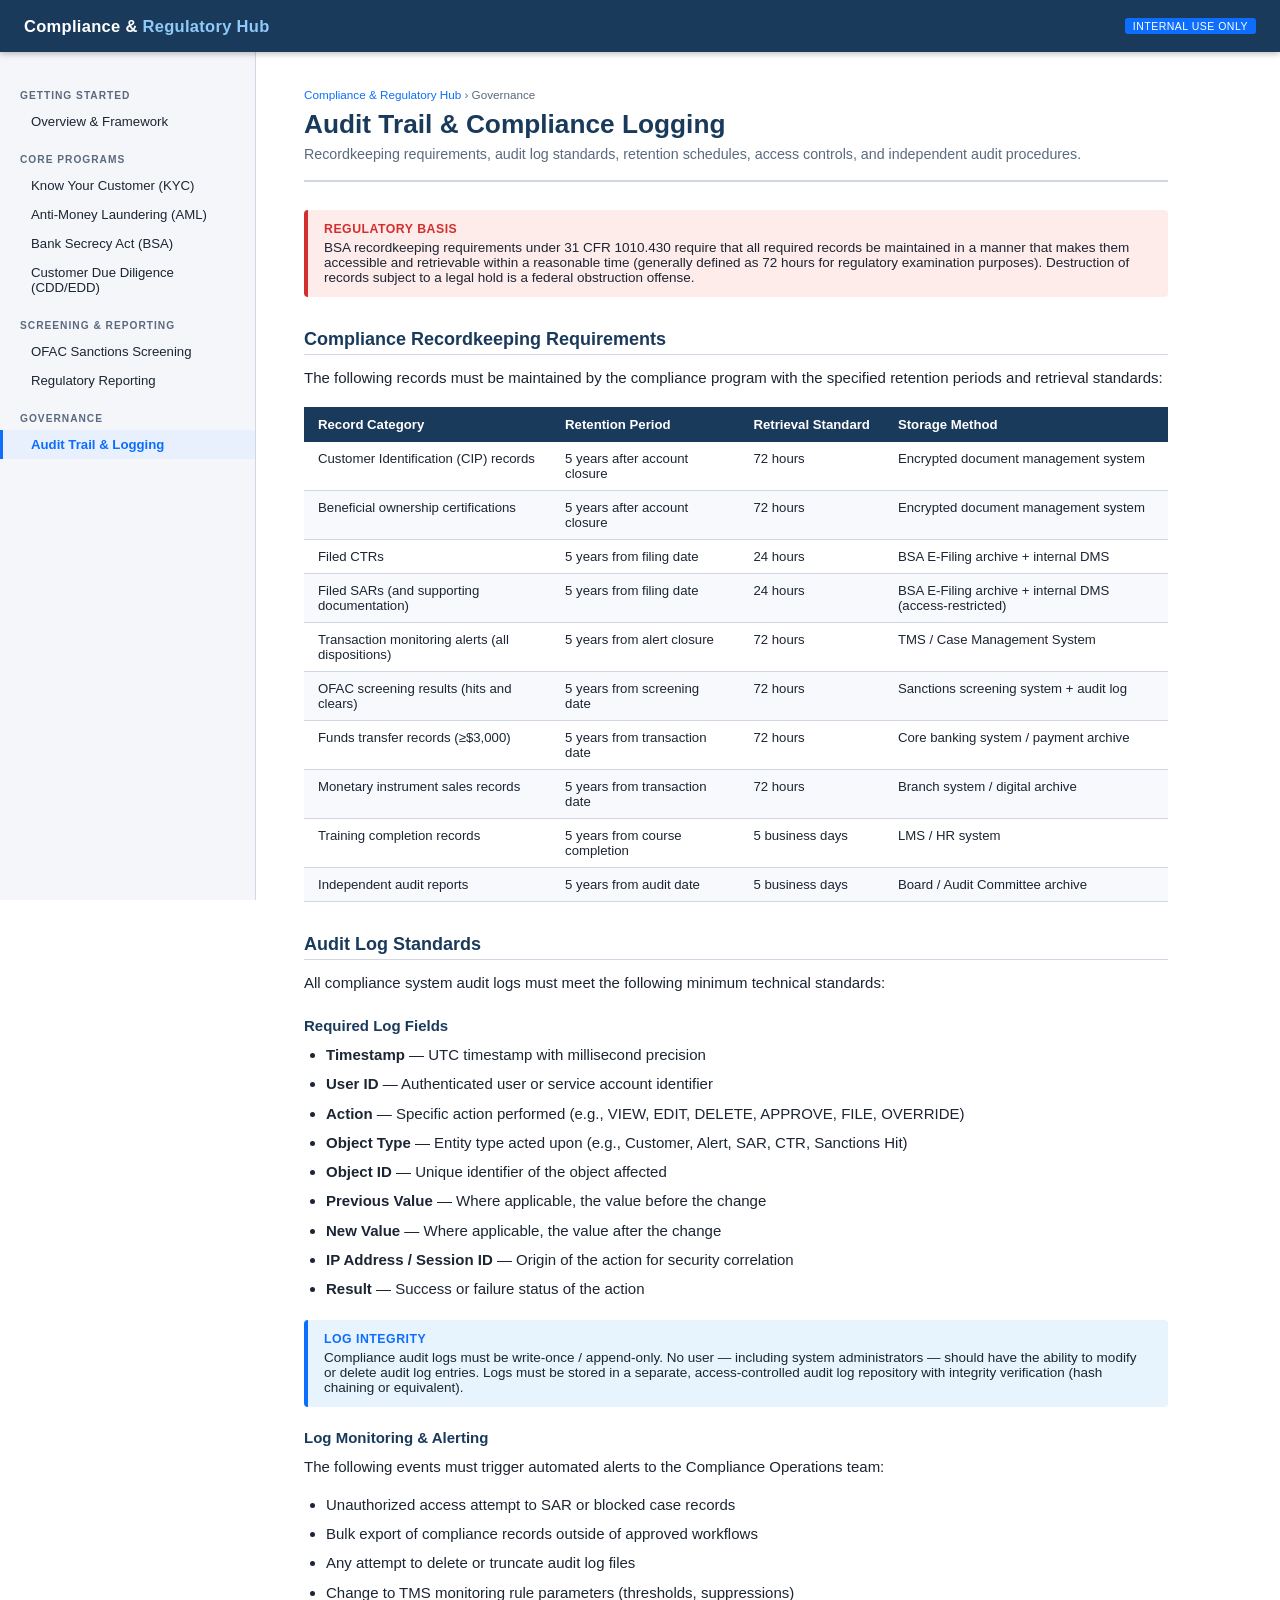
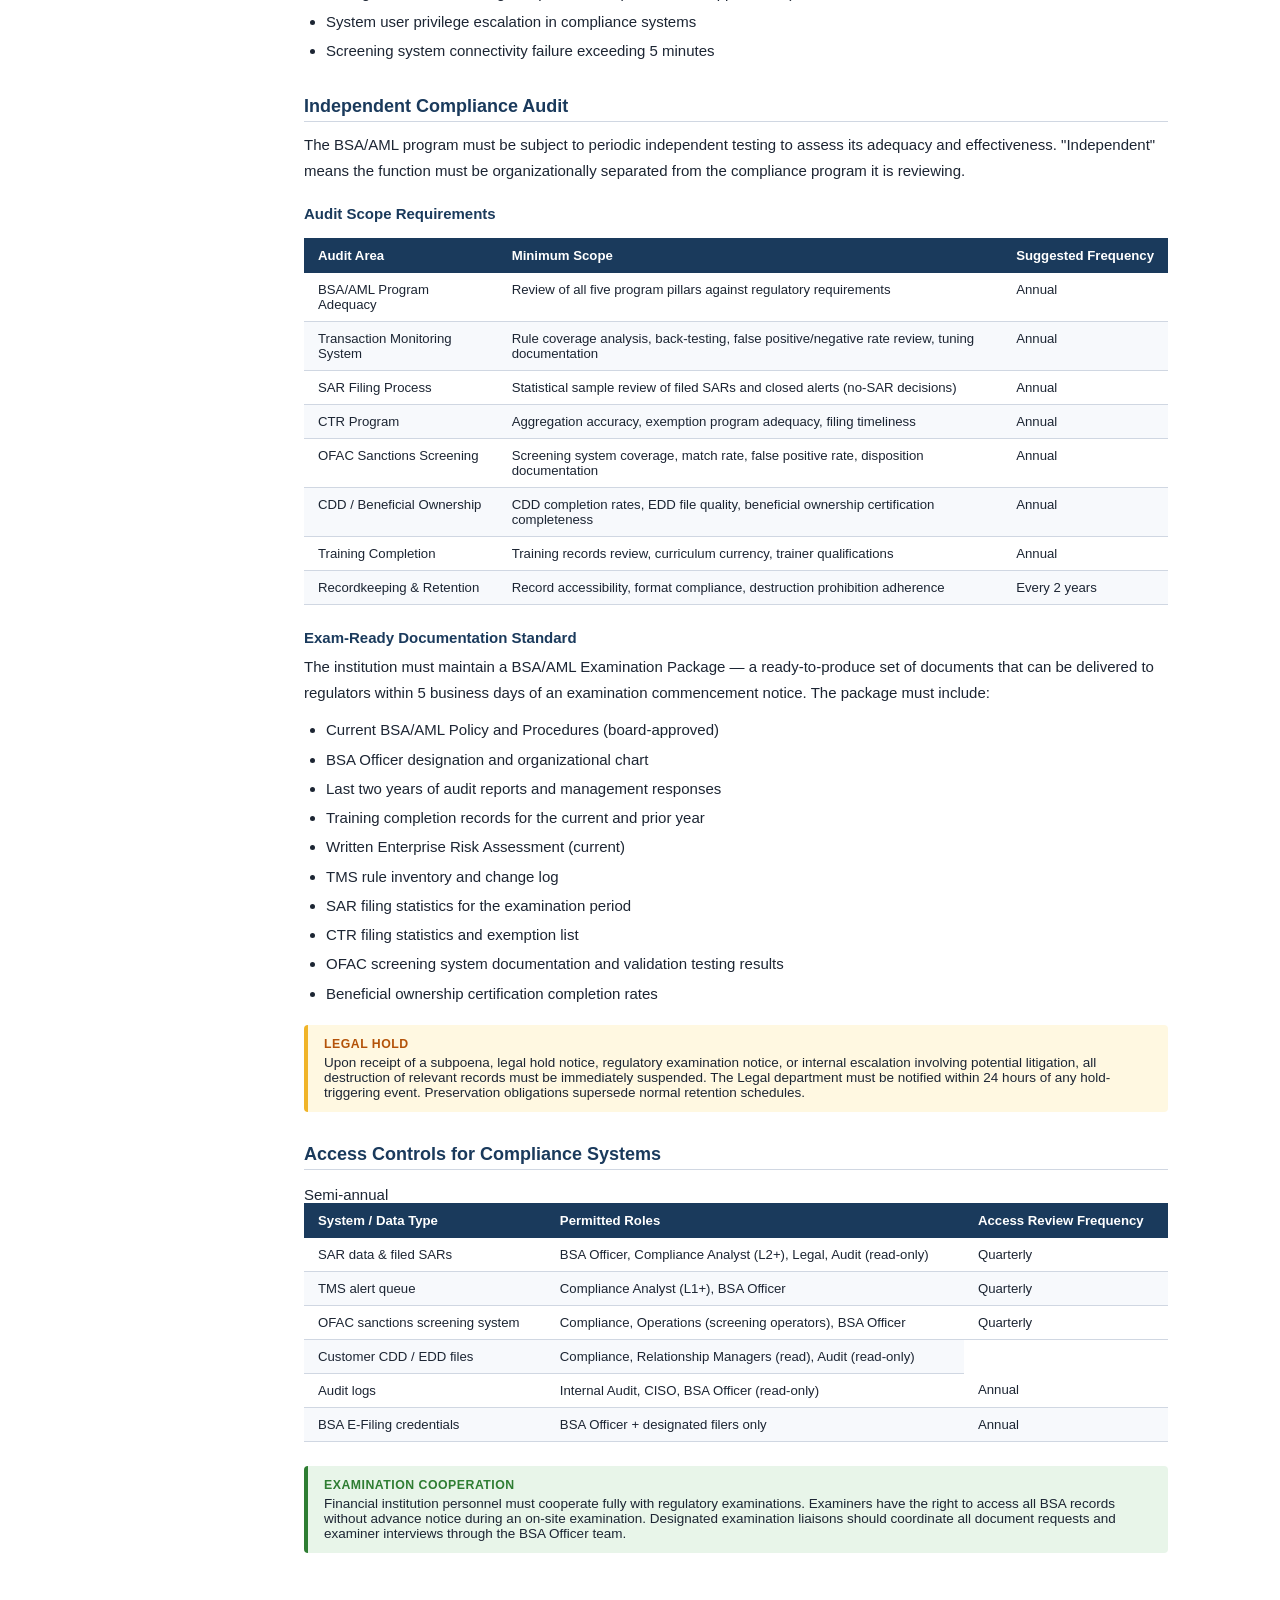
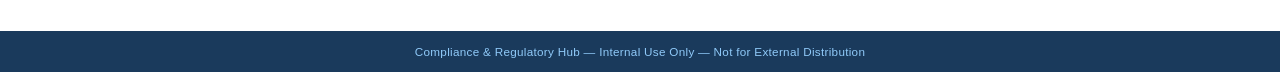
==== audit.html @ a67c4e61 "Initial commit: Compliance & Regulatory Hub documentation site Enterprise static HTML/CSS documentat" ====
<!DOCTYPE html>
<html lang="en">
<head>
<meta charset="UTF-8" />
<meta name="viewport" content="width=device-width, initial-scale=1.0" />
<title>Audit Trail & Compliance Logging — Compliance & Regulatory Hub</title>
<link rel="stylesheet" href="assets/style.css" />
</head>
<body>

<header class="top-banner">
  <div class="brand">Compliance &amp; <span>Regulatory Hub</span></div>
  <span class="badge">Internal Use Only</span>
</header>

<div class="layout">
  <nav class="sidebar">
    <div class="nav-section">Getting Started</div>
    <a href="index.html">Overview &amp; Framework</a>

    <div class="nav-section">Core Programs</div>
    <a href="kyc.html">Know Your Customer (KYC)</a>
    <a href="aml.html">Anti-Money Laundering (AML)</a>
    <a href="bsa.html">Bank Secrecy Act (BSA)</a>
    <a href="cdd.html">Customer Due Diligence (CDD/EDD)</a>

    <div class="nav-section">Screening &amp; Reporting</div>
    <a href="sanctions.html">OFAC Sanctions Screening</a>
    <a href="reporting.html">Regulatory Reporting</a>

    <div class="nav-section">Governance</div>
    <a href="audit.html" class="active">Audit Trail &amp; Logging</a>
  </nav>

  <main class="content">
    <div class="page-header">
      <div class="breadcrumb"><a href="index.html">Compliance &amp; Regulatory Hub</a> › Governance</div>
      <h1>Audit Trail &amp; Compliance Logging</h1>
      <div class="subtitle">Recordkeeping requirements, audit log standards, retention schedules, access controls, and independent audit procedures.</div>
    </div>

    <div class="admonition imp">
      <div class="adm-title">Regulatory Basis</div>
      BSA recordkeeping requirements under 31 CFR 1010.430 require that all required records be maintained in a manner that makes them accessible and retrievable within a reasonable time (generally defined as 72 hours for regulatory examination purposes). Destruction of records subject to a legal hold is a federal obstruction offense.
    </div>

    <h2>Compliance Recordkeeping Requirements</h2>
    <p>The following records must be maintained by the compliance program with the specified retention periods and retrieval standards:</p>

    <div class="tbl-wrap">
      <table>
        <thead>
          <tr><th>Record Category</th><th>Retention Period</th><th>Retrieval Standard</th><th>Storage Method</th></tr>
        </thead>
        <tbody>
          <tr><td>Customer Identification (CIP) records</td><td>5 years after account closure</td><td>72 hours</td><td>Encrypted document management system</td></tr>
          <tr><td>Beneficial ownership certifications</td><td>5 years after account closure</td><td>72 hours</td><td>Encrypted document management system</td></tr>
          <tr><td>Filed CTRs</td><td>5 years from filing date</td><td>24 hours</td><td>BSA E-Filing archive + internal DMS</td></tr>
          <tr><td>Filed SARs (and supporting documentation)</td><td>5 years from filing date</td><td>24 hours</td><td>BSA E-Filing archive + internal DMS (access-restricted)</td></tr>
          <tr><td>Transaction monitoring alerts (all dispositions)</td><td>5 years from alert closure</td><td>72 hours</td><td>TMS / Case Management System</td></tr>
          <tr><td>OFAC screening results (hits and clears)</td><td>5 years from screening date</td><td>72 hours</td><td>Sanctions screening system + audit log</td></tr>
          <tr><td>Funds transfer records (≥$3,000)</td><td>5 years from transaction date</td><td>72 hours</td><td>Core banking system / payment archive</td></tr>
          <tr><td>Monetary instrument sales records</td><td>5 years from transaction date</td><td>72 hours</td><td>Branch system / digital archive</td></tr>
          <tr><td>Training completion records</td><td>5 years from course completion</td><td>5 business days</td><td>LMS / HR system</td></tr>
          <tr><td>Independent audit reports</td><td>5 years from audit date</td><td>5 business days</td><td>Board / Audit Committee archive</td></tr>
        </tbody>
      </table>
    </div>

    <h2>Audit Log Standards</h2>
    <p>All compliance system audit logs must meet the following minimum technical standards:</p>

    <h3>Required Log Fields</h3>
    <ul>
      <li><strong>Timestamp</strong> — UTC timestamp with millisecond precision</li>
      <li><strong>User ID</strong> — Authenticated user or service account identifier</li>
      <li><strong>Action</strong> — Specific action performed (e.g., VIEW, EDIT, DELETE, APPROVE, FILE, OVERRIDE)</li>
      <li><strong>Object Type</strong> — Entity type acted upon (e.g., Customer, Alert, SAR, CTR, Sanctions Hit)</li>
      <li><strong>Object ID</strong> — Unique identifier of the object affected</li>
      <li><strong>Previous Value</strong> — Where applicable, the value before the change</li>
      <li><strong>New Value</strong> — Where applicable, the value after the change</li>
      <li><strong>IP Address / Session ID</strong> — Origin of the action for security correlation</li>
      <li><strong>Result</strong> — Success or failure status of the action</li>
    </ul>

    <div class="admonition note">
      <div class="adm-title">Log Integrity</div>
      Compliance audit logs must be write-once / append-only. No user — including system administrators — should have the ability to modify or delete audit log entries. Logs must be stored in a separate, access-controlled audit log repository with integrity verification (hash chaining or equivalent).
    </div>

    <h3>Log Monitoring &amp; Alerting</h3>
    <p>The following events must trigger automated alerts to the Compliance Operations team:</p>
    <ul>
      <li>Unauthorized access attempt to SAR or blocked case records</li>
      <li>Bulk export of compliance records outside of approved workflows</li>
      <li>Any attempt to delete or truncate audit log files</li>
      <li>Change to TMS monitoring rule parameters (thresholds, suppressions)</li>
      <li>System user privilege escalation in compliance systems</li>
      <li>Screening system connectivity failure exceeding 5 minutes</li>
    </ul>

    <h2>Independent Compliance Audit</h2>
    <p>The BSA/AML program must be subject to periodic independent testing to assess its adequacy and effectiveness. "Independent" means the function must be organizationally separated from the compliance program it is reviewing.</p>

    <h3>Audit Scope Requirements</h3>
    <div class="tbl-wrap">
      <table>
        <thead>
          <tr><th>Audit Area</th><th>Minimum Scope</th><th>Suggested Frequency</th></tr>
        </thead>
        <tbody>
          <tr><td>BSA/AML Program Adequacy</td><td>Review of all five program pillars against regulatory requirements</td><td>Annual</td></tr>
          <tr><td>Transaction Monitoring System</td><td>Rule coverage analysis, back-testing, false positive/negative rate review, tuning documentation</td><td>Annual</td></tr>
          <tr><td>SAR Filing Process</td><td>Statistical sample review of filed SARs and closed alerts (no-SAR decisions)</td><td>Annual</td></tr>
          <tr><td>CTR Program</td><td>Aggregation accuracy, exemption program adequacy, filing timeliness</td><td>Annual</td></tr>
          <tr><td>OFAC Sanctions Screening</td><td>Screening system coverage, match rate, false positive rate, disposition documentation</td><td>Annual</td></tr>
          <tr><td>CDD / Beneficial Ownership</td><td>CDD completion rates, EDD file quality, beneficial ownership certification completeness</td><td>Annual</td></tr>
          <tr><td>Training Completion</td><td>Training records review, curriculum currency, trainer qualifications</td><td>Annual</td></tr>
          <tr><td>Recordkeeping &amp; Retention</td><td>Record accessibility, format compliance, destruction prohibition adherence</td><td>Every 2 years</td></tr>
        </tbody>
      </table>
    </div>

    <h3>Exam-Ready Documentation Standard</h3>
    <p>The institution must maintain a BSA/AML Examination Package — a ready-to-produce set of documents that can be delivered to regulators within 5 business days of an examination commencement notice. The package must include:</p>
    <ul>
      <li>Current BSA/AML Policy and Procedures (board-approved)</li>
      <li>BSA Officer designation and organizational chart</li>
      <li>Last two years of audit reports and management responses</li>
      <li>Training completion records for the current and prior year</li>
      <li>Written Enterprise Risk Assessment (current)</li>
      <li>TMS rule inventory and change log</li>
      <li>SAR filing statistics for the examination period</li>
      <li>CTR filing statistics and exemption list</li>
      <li>OFAC screening system documentation and validation testing results</li>
      <li>Beneficial ownership certification completion rates</li>
    </ul>

    <div class="admonition warn">
      <div class="adm-title">Legal Hold</div>
      Upon receipt of a subpoena, legal hold notice, regulatory examination notice, or internal escalation involving potential litigation, all destruction of relevant records must be immediately suspended. The Legal department must be notified within 24 hours of any hold-triggering event. Preservation obligations supersede normal retention schedules.
    </div>

    <h2>Access Controls for Compliance Systems</h2>
    <div class="tbl-wrap">
      <table>
        <thead>
          <tr><th>System / Data Type</th><th>Permitted Roles</th><th>Access Review Frequency</th></tr>
        </thead>
        <tbody>
          <tr><td>SAR data &amp; filed SARs</td><td>BSA Officer, Compliance Analyst (L2+), Legal, Audit (read-only)</td><td>Quarterly</td></tr>
          <tr><td>TMS alert queue</td><td>Compliance Analyst (L1+), BSA Officer</td><td>Quarterly</td></tr>
          <tr><td>OFAC sanctions screening system</td><td>Compliance, Operations (screening operators), BSA Officer</td><td>Quarterly</td></tr>
          <tr><td>Customer CDD / EDD files</td><td>Compliance, Relationship Managers (read), Audit (read-only)</td><td">Semi-annual</td></tr>
          <tr><td>Audit logs</td><td>Internal Audit, CISO, BSA Officer (read-only)</td><td>Annual</td></tr>
          <tr><td>BSA E-Filing credentials</td><td>BSA Officer + designated filers only</td><td>Annual</td></tr>
        </tbody>
      </table>
    </div>

    <div class="admonition tip">
      <div class="adm-title">Examination Cooperation</div>
      Financial institution personnel must cooperate fully with regulatory examinations. Examiners have the right to access all BSA records without advance notice during an on-site examination. Designated examination liaisons should coordinate all document requests and examiner interviews through the BSA Officer team.
    </div>

  </main>
</div>

<footer>
  Compliance &amp; Regulatory Hub &mdash; Internal Use Only &mdash; Not for External Distribution
</footer>

</body>
</html>
---- assets/style.css ----
/* ============================================================
   Compliance & Regulatory Hub — Enterprise Documentation CSS
   MadCap Flare-inspired static documentation theme
   ============================================================ */

*, *::before, *::after { box-sizing: border-box; margin: 0; padding: 0; }

:root {
  --primary:    #1a3a5c;
  --accent:     #0d6efd;
  --accent-lt:  #e8f0fe;
  --sidebar-bg: #f4f6f9;
  --border:     #d0d7e2;
  --text:       #1c2533;
  --muted:      #5a6a7e;
  --warn-bg:    #fff8e1;
  --warn-bd:    #f0b429;
  --note-bg:    #e8f4fd;
  --note-bd:    #0d6efd;
  --imp-bg:     #fdecea;
  --imp-bd:     #d32f2f;
  --tip-bg:     #e8f5e9;
  --tip-bd:     #2e7d32;
  --font:       'Segoe UI', Arial, sans-serif;
  --mono:       'Consolas', 'Courier New', monospace;
}

html { font-size: 15px; scroll-behavior: smooth; }

body {
  font-family: var(--font);
  color: var(--text);
  background: #fff;
  display: flex;
  flex-direction: column;
  min-height: 100vh;
}

/* ── Top Banner ── */
.top-banner {
  background: var(--primary);
  color: #fff;
  padding: 0 24px;
  height: 52px;
  display: flex;
  align-items: center;
  justify-content: space-between;
  position: sticky;
  top: 0;
  z-index: 100;
  box-shadow: 0 2px 6px rgba(0,0,0,.25);
}
.top-banner .brand { font-size: 1.1rem; font-weight: 700; letter-spacing: .3px; }
.top-banner .brand span { color: #90caf9; }
.top-banner .badge {
  font-size: .7rem;
  background: #0d6efd;
  border-radius: 3px;
  padding: 2px 8px;
  letter-spacing: .5px;
  text-transform: uppercase;
}

/* ── Layout ── */
.layout { display: flex; flex: 1; }

/* ── Sidebar ── */
nav.sidebar {
  width: 256px;
  min-width: 256px;
  background: var(--sidebar-bg);
  border-right: 1px solid var(--border);
  padding: 20px 0 40px;
  position: sticky;
  top: 52px;
  height: calc(100vh - 52px);
  overflow-y: auto;
}
nav.sidebar .nav-section {
  font-size: .68rem;
  font-weight: 700;
  text-transform: uppercase;
  letter-spacing: 1px;
  color: var(--muted);
  padding: 18px 20px 6px;
}
nav.sidebar a {
  display: block;
  padding: 7px 20px 7px 28px;
  font-size: .88rem;
  color: var(--text);
  text-decoration: none;
  border-left: 3px solid transparent;
  transition: background .15s, border-color .15s;
}
nav.sidebar a:hover { background: #e2e8f2; border-left-color: var(--accent); }
nav.sidebar a.active { background: var(--accent-lt); border-left-color: var(--accent); color: var(--accent); font-weight: 600; }

/* ── Main Content ── */
.content {
  flex: 1;
  padding: 36px 48px 60px;
  max-width: 960px;
}

/* ── Page Header ── */
.page-header {
  padding-bottom: 18px;
  border-bottom: 2px solid var(--border);
  margin-bottom: 28px;
}
.page-header .breadcrumb {
  font-size: .78rem;
  color: var(--muted);
  margin-bottom: 8px;
}
.page-header .breadcrumb a { color: var(--accent); text-decoration: none; }
.page-header h1 { font-size: 1.75rem; color: var(--primary); font-weight: 700; }
.page-header .subtitle { font-size: .95rem; color: var(--muted); margin-top: 6px; }

/* ── Headings ── */
h2 { font-size: 1.2rem; color: var(--primary); margin: 32px 0 10px; padding-bottom: 4px; border-bottom: 1px solid var(--border); }
h3 { font-size: 1rem; color: var(--primary); margin: 22px 0 8px; }

p { line-height: 1.7; margin-bottom: 12px; }
ul, ol { margin: 8px 0 14px 22px; line-height: 1.75; }
li { margin-bottom: 3px; }
code { font-family: var(--mono); font-size: .84rem; background: #f0f2f5; padding: 1px 5px; border-radius: 3px; }
pre { background: #1e2a3a; color: #e2e8f0; padding: 16px; border-radius: 6px; overflow-x: auto; font-size: .83rem; margin: 14px 0; }

/* ── Tables ── */
.tbl-wrap { overflow-x: auto; margin: 16px 0 24px; }
table { width: 100%; border-collapse: collapse; font-size: .88rem; }
thead tr { background: var(--primary); color: #fff; }
thead th { padding: 10px 14px; text-align: left; font-weight: 600; white-space: nowrap; }
tbody tr:nth-child(even) { background: #f7f9fc; }
tbody tr:hover { background: var(--accent-lt); }
tbody td { padding: 9px 14px; border-bottom: 1px solid var(--border); vertical-align: top; }

/* ── Admonitions ── */
.admonition {
  border-left: 4px solid;
  border-radius: 4px;
  padding: 12px 16px;
  margin: 18px 0;
  font-size: .9rem;
}
.admonition .adm-title { font-weight: 700; font-size: .82rem; text-transform: uppercase; letter-spacing: .5px; margin-bottom: 4px; }
.note  { background: var(--note-bg); border-color: var(--note-bd); }
.note  .adm-title { color: var(--accent); }
.warn  { background: var(--warn-bg); border-color: var(--warn-bd); }
.warn  .adm-title { color: #b45309; }
.imp   { background: var(--imp-bg);  border-color: var(--imp-bd); }
.imp   .adm-title { color: #d32f2f; }
.tip   { background: var(--tip-bg);  border-color: var(--tip-bd); }
.tip   .adm-title { color: #2e7d32; }

/* ── Info Cards (landing page) ── */
.card-grid { display: grid; grid-template-columns: repeat(auto-fill, minmax(220px, 1fr)); gap: 16px; margin: 24px 0; }
.card {
  background: var(--sidebar-bg);
  border: 1px solid var(--border);
  border-top: 3px solid var(--accent);
  border-radius: 6px;
  padding: 18px 16px;
  text-decoration: none;
  color: var(--text);
  transition: box-shadow .2s, border-top-color .2s;
}
.card:hover { box-shadow: 0 4px 14px rgba(0,0,0,.1); border-top-color: var(--primary); }
.card .card-icon { font-size: 1.4rem; margin-bottom: 8px; }
.card .card-title { font-weight: 700; font-size: .95rem; color: var(--primary); margin-bottom: 4px; }
.card .card-desc { font-size: .82rem; color: var(--muted); line-height: 1.5; }

/* ── Status Badges ── */
.tag {
  display: inline-block;
  font-size: .72rem;
  font-weight: 700;
  padding: 2px 8px;
  border-radius: 3px;
  text-transform: uppercase;
  letter-spacing: .4px;
}
.tag-req   { background: #d32f2f; color: #fff; }
.tag-opt   { background: #0d6efd; color: #fff; }
.tag-rec   { background: #2e7d32; color: #fff; }
.tag-dep   { background: #f0b429; color: #1c2533; }
.tag-fed   { background: #1a3a5c; color: #fff; }
.tag-state { background: #5a6a7e; color: #fff; }

/* ── Footer ── */
footer {
  background: var(--primary);
  color: #90caf9;
  font-size: .78rem;
  padding: 14px 24px;
  text-align: center;
  letter-spacing: .3px;
}

/* ── Responsive ── */
@media (max-width: 800px) {
  .layout { flex-direction: column; }
  nav.sidebar { width: 100%; min-width: unset; position: static; height: auto; }
  .content { padding: 20px 18px 40px; }
}
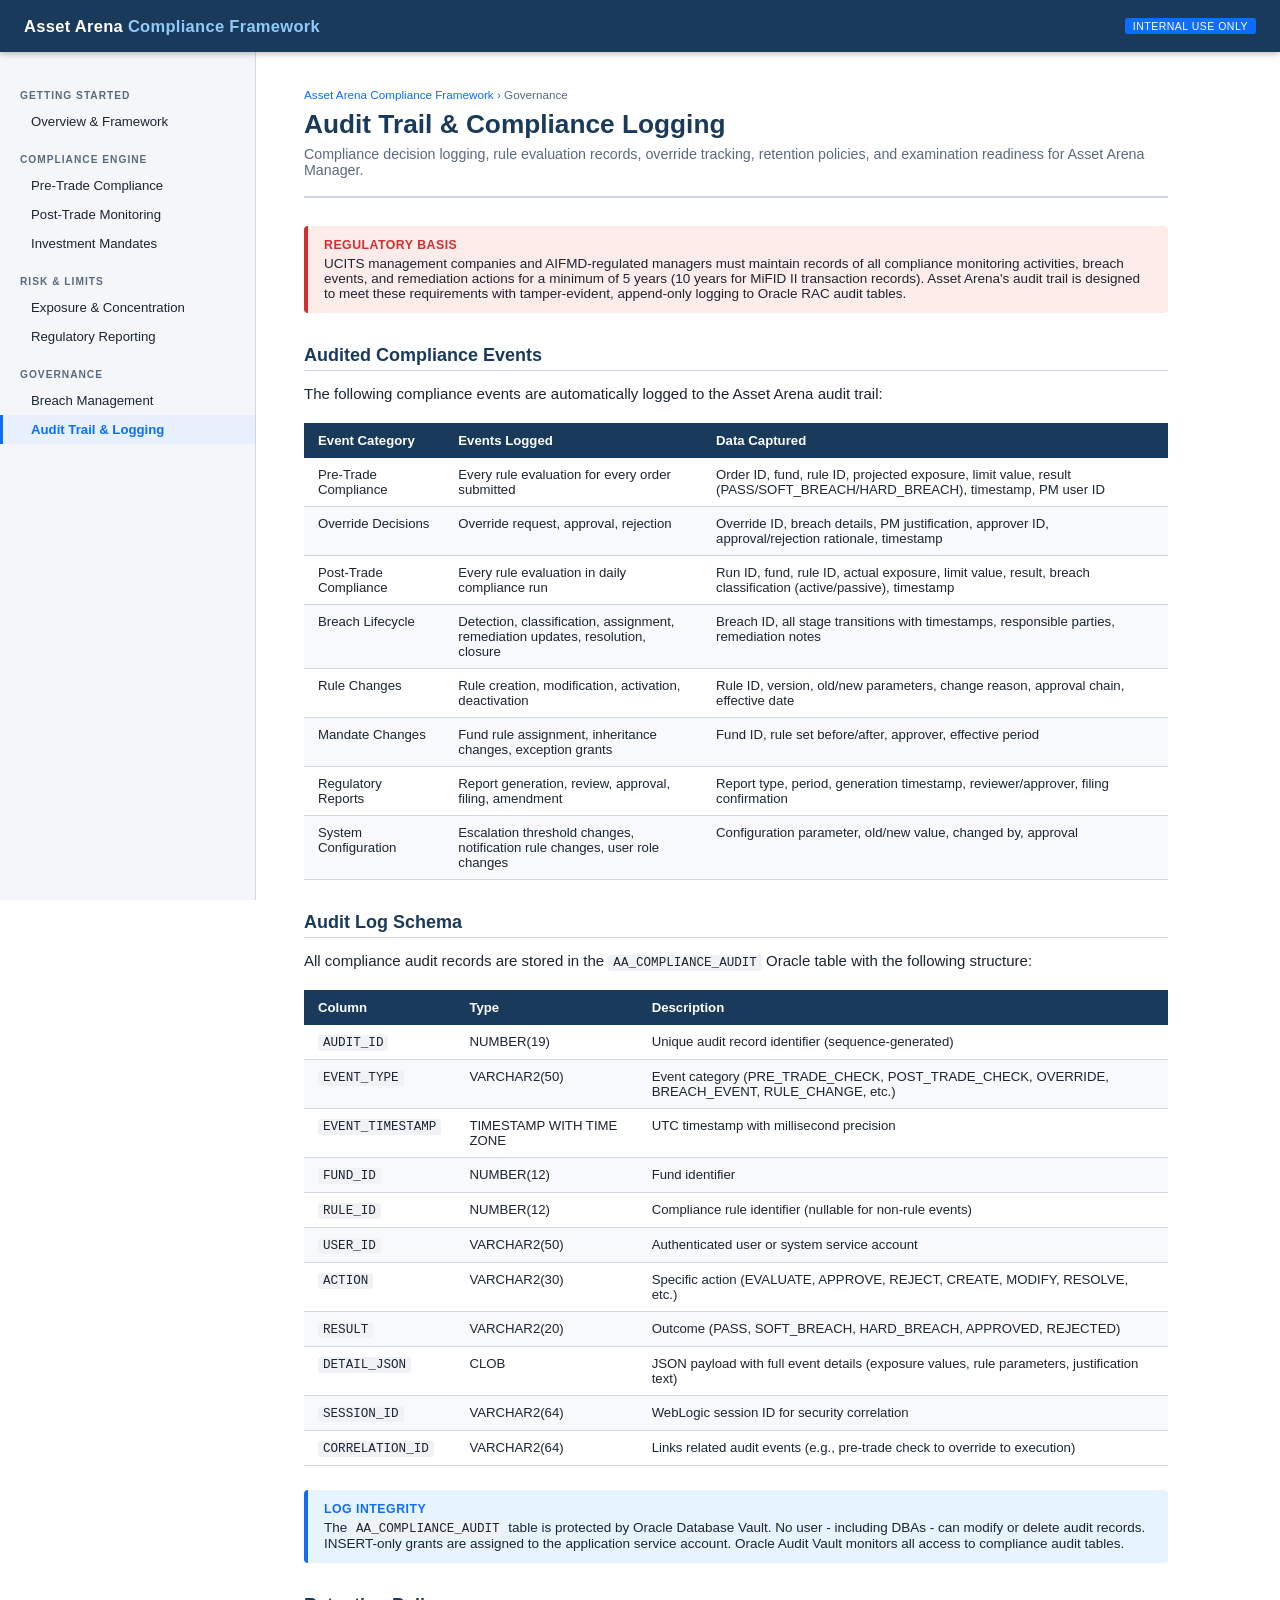
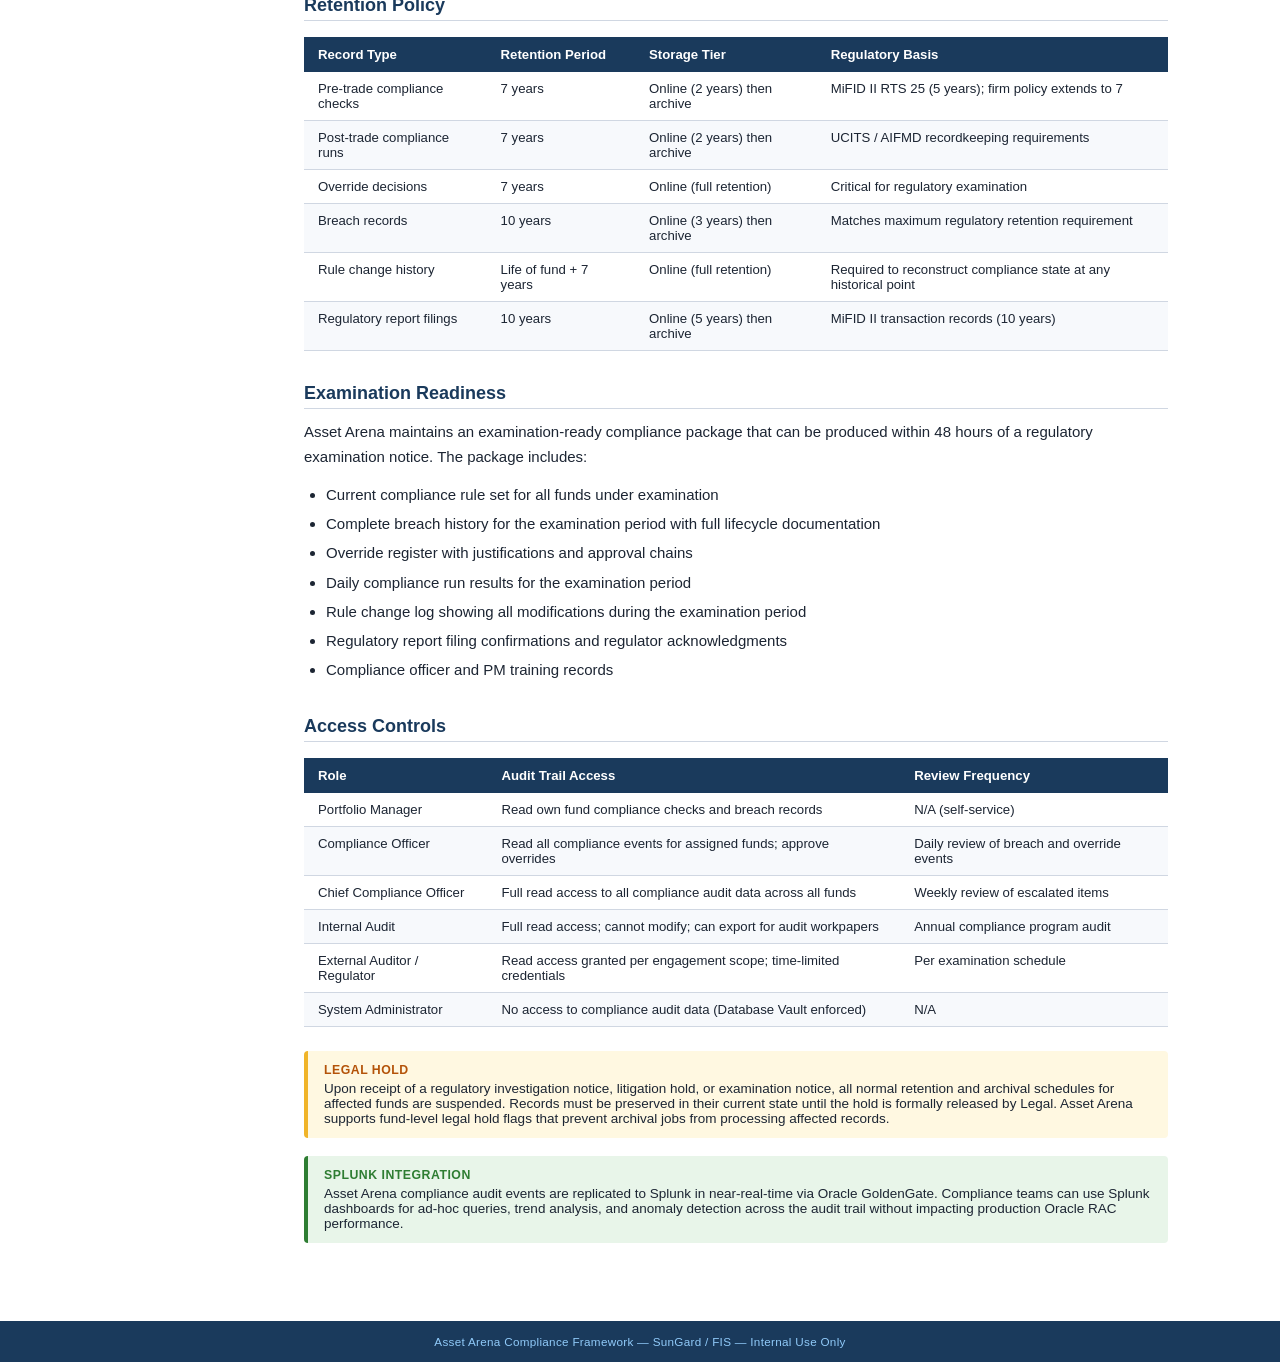
==== commit a57d3b7c: "Rewrite content from financial crime compliance to Asset Arena investment compliance Replaced KYC/AM" ====
--- a/audit.html
+++ b/audit.html
@@ -3,172 +3,129 @@
 <head>
 <meta charset="UTF-8" />
 <meta name="viewport" content="width=device-width, initial-scale=1.0" />
-<title>Audit Trail & Compliance Logging — Compliance & Regulatory Hub</title>
+<title>Audit Trail &amp; Logging — Asset Arena Compliance Framework</title>
 <link rel="stylesheet" href="assets/style.css" />
 </head>
 <body>
-
 <header class="top-banner">
-  <div class="brand">Compliance &amp; <span>Regulatory Hub</span></div>
+  <div class="brand">Asset Arena <span>Compliance Framework</span></div>
   <span class="badge">Internal Use Only</span>
 </header>
-
 <div class="layout">
   <nav class="sidebar">
     <div class="nav-section">Getting Started</div>
     <a href="index.html">Overview &amp; Framework</a>
-
-    <div class="nav-section">Core Programs</div>
-    <a href="kyc.html">Know Your Customer (KYC)</a>
-    <a href="aml.html">Anti-Money Laundering (AML)</a>
-    <a href="bsa.html">Bank Secrecy Act (BSA)</a>
-    <a href="cdd.html">Customer Due Diligence (CDD/EDD)</a>
-
-    <div class="nav-section">Screening &amp; Reporting</div>
-    <a href="sanctions.html">OFAC Sanctions Screening</a>
-    <a href="reporting.html">Regulatory Reporting</a>
-
+    <div class="nav-section">Compliance Engine</div>
+    <a href="pre-trade.html">Pre-Trade Compliance</a>
+    <a href="post-trade.html">Post-Trade Monitoring</a>
+    <a href="mandates.html">Investment Mandates</a>
+    <div class="nav-section">Risk &amp; Limits</div>
+    <a href="exposure.html">Exposure &amp; Concentration</a>
+    <a href="regulatory.html">Regulatory Reporting</a>
     <div class="nav-section">Governance</div>
+    <a href="breach.html">Breach Management</a>
     <a href="audit.html" class="active">Audit Trail &amp; Logging</a>
   </nav>
-
   <main class="content">
     <div class="page-header">
-      <div class="breadcrumb"><a href="index.html">Compliance &amp; Regulatory Hub</a> › Governance</div>
+      <div class="breadcrumb"><a href="index.html">Asset Arena Compliance Framework</a> &rsaquo; Governance</div>
       <h1>Audit Trail &amp; Compliance Logging</h1>
-      <div class="subtitle">Recordkeeping requirements, audit log standards, retention schedules, access controls, and independent audit procedures.</div>
+      <div class="subtitle">Compliance decision logging, rule evaluation records, override tracking, retention policies, and examination readiness for Asset Arena Manager.</div>
     </div>
-
     <div class="admonition imp">
       <div class="adm-title">Regulatory Basis</div>
-      BSA recordkeeping requirements under 31 CFR 1010.430 require that all required records be maintained in a manner that makes them accessible and retrievable within a reasonable time (generally defined as 72 hours for regulatory examination purposes). Destruction of records subject to a legal hold is a federal obstruction offense.
+      UCITS management companies and AIFMD-regulated managers must maintain records of all compliance monitoring activities, breach events, and remediation actions for a minimum of 5 years (10 years for MiFID II transaction records). Asset Arena's audit trail is designed to meet these requirements with tamper-evident, append-only logging to Oracle RAC audit tables.
     </div>
-
-    <h2>Compliance Recordkeeping Requirements</h2>
-    <p>The following records must be maintained by the compliance program with the specified retention periods and retrieval standards:</p>
-
+    <h2>Audited Compliance Events</h2>
+    <p>The following compliance events are automatically logged to the Asset Arena audit trail:</p>
     <div class="tbl-wrap">
       <table>
-        <thead>
-          <tr><th>Record Category</th><th>Retention Period</th><th>Retrieval Standard</th><th>Storage Method</th></tr>
-        </thead>
+        <thead><tr><th>Event Category</th><th>Events Logged</th><th>Data Captured</th></tr></thead>
         <tbody>
-          <tr><td>Customer Identification (CIP) records</td><td>5 years after account closure</td><td>72 hours</td><td>Encrypted document management system</td></tr>
-          <tr><td>Beneficial ownership certifications</td><td>5 years after account closure</td><td>72 hours</td><td>Encrypted document management system</td></tr>
-          <tr><td>Filed CTRs</td><td>5 years from filing date</td><td>24 hours</td><td>BSA E-Filing archive + internal DMS</td></tr>
-          <tr><td>Filed SARs (and supporting documentation)</td><td>5 years from filing date</td><td>24 hours</td><td>BSA E-Filing archive + internal DMS (access-restricted)</td></tr>
-          <tr><td>Transaction monitoring alerts (all dispositions)</td><td>5 years from alert closure</td><td>72 hours</td><td>TMS / Case Management System</td></tr>
-          <tr><td>OFAC screening results (hits and clears)</td><td>5 years from screening date</td><td>72 hours</td><td>Sanctions screening system + audit log</td></tr>
-          <tr><td>Funds transfer records (≥$3,000)</td><td>5 years from transaction date</td><td>72 hours</td><td>Core banking system / payment archive</td></tr>
-          <tr><td>Monetary instrument sales records</td><td>5 years from transaction date</td><td>72 hours</td><td>Branch system / digital archive</td></tr>
-          <tr><td>Training completion records</td><td>5 years from course completion</td><td>5 business days</td><td>LMS / HR system</td></tr>
-          <tr><td>Independent audit reports</td><td>5 years from audit date</td><td>5 business days</td><td>Board / Audit Committee archive</td></tr>
+          <tr><td>Pre-Trade Compliance</td><td>Every rule evaluation for every order submitted</td><td>Order ID, fund, rule ID, projected exposure, limit value, result (PASS/SOFT_BREACH/HARD_BREACH), timestamp, PM user ID</td></tr>
+          <tr><td>Override Decisions</td><td>Override request, approval, rejection</td><td>Override ID, breach details, PM justification, approver ID, approval/rejection rationale, timestamp</td></tr>
+          <tr><td>Post-Trade Compliance</td><td>Every rule evaluation in daily compliance run</td><td>Run ID, fund, rule ID, actual exposure, limit value, result, breach classification (active/passive), timestamp</td></tr>
+          <tr><td>Breach Lifecycle</td><td>Detection, classification, assignment, remediation updates, resolution, closure</td><td>Breach ID, all stage transitions with timestamps, responsible parties, remediation notes</td></tr>
+          <tr><td>Rule Changes</td><td>Rule creation, modification, activation, deactivation</td><td>Rule ID, version, old/new parameters, change reason, approval chain, effective date</td></tr>
+          <tr><td>Mandate Changes</td><td>Fund rule assignment, inheritance changes, exception grants</td><td>Fund ID, rule set before/after, approver, effective period</td></tr>
+          <tr><td>Regulatory Reports</td><td>Report generation, review, approval, filing, amendment</td><td>Report type, period, generation timestamp, reviewer/approver, filing confirmation</td></tr>
+          <tr><td>System Configuration</td><td>Escalation threshold changes, notification rule changes, user role changes</td><td>Configuration parameter, old/new value, changed by, approval</td></tr>
         </tbody>
       </table>
     </div>
-
-    <h2>Audit Log Standards</h2>
-    <p>All compliance system audit logs must meet the following minimum technical standards:</p>
-
-    <h3>Required Log Fields</h3>
-    <ul>
-      <li><strong>Timestamp</strong> — UTC timestamp with millisecond precision</li>
-      <li><strong>User ID</strong> — Authenticated user or service account identifier</li>
-      <li><strong>Action</strong> — Specific action performed (e.g., VIEW, EDIT, DELETE, APPROVE, FILE, OVERRIDE)</li>
-      <li><strong>Object Type</strong> — Entity type acted upon (e.g., Customer, Alert, SAR, CTR, Sanctions Hit)</li>
-      <li><strong>Object ID</strong> — Unique identifier of the object affected</li>
-      <li><strong>Previous Value</strong> — Where applicable, the value before the change</li>
-      <li><strong>New Value</strong> — Where applicable, the value after the change</li>
-      <li><strong>IP Address / Session ID</strong> — Origin of the action for security correlation</li>
-      <li><strong>Result</strong> — Success or failure status of the action</li>
-    </ul>
-
-    <div class="admonition note">
-      <div class="adm-title">Log Integrity</div>
-      Compliance audit logs must be write-once / append-only. No user — including system administrators — should have the ability to modify or delete audit log entries. Logs must be stored in a separate, access-controlled audit log repository with integrity verification (hash chaining or equivalent).
-    </div>
-
-    <h3>Log Monitoring &amp; Alerting</h3>
-    <p>The following events must trigger automated alerts to the Compliance Operations team:</p>
-    <ul>
-      <li>Unauthorized access attempt to SAR or blocked case records</li>
-      <li>Bulk export of compliance records outside of approved workflows</li>
-      <li>Any attempt to delete or truncate audit log files</li>
-      <li>Change to TMS monitoring rule parameters (thresholds, suppressions)</li>
-      <li>System user privilege escalation in compliance systems</li>
-      <li>Screening system connectivity failure exceeding 5 minutes</li>
-    </ul>
-
-    <h2>Independent Compliance Audit</h2>
-    <p>The BSA/AML program must be subject to periodic independent testing to assess its adequacy and effectiveness. "Independent" means the function must be organizationally separated from the compliance program it is reviewing.</p>
-
-    <h3>Audit Scope Requirements</h3>
+    <h2>Audit Log Schema</h2>
+    <p>All compliance audit records are stored in the <code>AA_COMPLIANCE_AUDIT</code> Oracle table with the following structure:</p>
     <div class="tbl-wrap">
       <table>
-        <thead>
-          <tr><th>Audit Area</th><th>Minimum Scope</th><th>Suggested Frequency</th></tr>
-        </thead>
+        <thead><tr><th>Column</th><th>Type</th><th>Description</th></tr></thead>
         <tbody>
-          <tr><td>BSA/AML Program Adequacy</td><td>Review of all five program pillars against regulatory requirements</td><td>Annual</td></tr>
-          <tr><td>Transaction Monitoring System</td><td>Rule coverage analysis, back-testing, false positive/negative rate review, tuning documentation</td><td>Annual</td></tr>
-          <tr><td>SAR Filing Process</td><td>Statistical sample review of filed SARs and closed alerts (no-SAR decisions)</td><td>Annual</td></tr>
-          <tr><td>CTR Program</td><td>Aggregation accuracy, exemption program adequacy, filing timeliness</td><td>Annual</td></tr>
-          <tr><td>OFAC Sanctions Screening</td><td>Screening system coverage, match rate, false positive rate, disposition documentation</td><td>Annual</td></tr>
-          <tr><td>CDD / Beneficial Ownership</td><td>CDD completion rates, EDD file quality, beneficial ownership certification completeness</td><td>Annual</td></tr>
-          <tr><td>Training Completion</td><td>Training records review, curriculum currency, trainer qualifications</td><td>Annual</td></tr>
-          <tr><td>Recordkeeping &amp; Retention</td><td>Record accessibility, format compliance, destruction prohibition adherence</td><td>Every 2 years</td></tr>
+          <tr><td><code>AUDIT_ID</code></td><td>NUMBER(19)</td><td>Unique audit record identifier (sequence-generated)</td></tr>
+          <tr><td><code>EVENT_TYPE</code></td><td>VARCHAR2(50)</td><td>Event category (PRE_TRADE_CHECK, POST_TRADE_CHECK, OVERRIDE, BREACH_EVENT, RULE_CHANGE, etc.)</td></tr>
+          <tr><td><code>EVENT_TIMESTAMP</code></td><td>TIMESTAMP WITH TIME ZONE</td><td>UTC timestamp with millisecond precision</td></tr>
+          <tr><td><code>FUND_ID</code></td><td>NUMBER(12)</td><td>Fund identifier</td></tr>
+          <tr><td><code>RULE_ID</code></td><td>NUMBER(12)</td><td>Compliance rule identifier (nullable for non-rule events)</td></tr>
+          <tr><td><code>USER_ID</code></td><td>VARCHAR2(50)</td><td>Authenticated user or system service account</td></tr>
+          <tr><td><code>ACTION</code></td><td>VARCHAR2(30)</td><td>Specific action (EVALUATE, APPROVE, REJECT, CREATE, MODIFY, RESOLVE, etc.)</td></tr>
+          <tr><td><code>RESULT</code></td><td>VARCHAR2(20)</td><td>Outcome (PASS, SOFT_BREACH, HARD_BREACH, APPROVED, REJECTED)</td></tr>
+          <tr><td><code>DETAIL_JSON</code></td><td>CLOB</td><td>JSON payload with full event details (exposure values, rule parameters, justification text)</td></tr>
+          <tr><td><code>SESSION_ID</code></td><td>VARCHAR2(64)</td><td>WebLogic session ID for security correlation</td></tr>
+          <tr><td><code>CORRELATION_ID</code></td><td>VARCHAR2(64)</td><td>Links related audit events (e.g., pre-trade check to override to execution)</td></tr>
         </tbody>
       </table>
     </div>
-
-    <h3>Exam-Ready Documentation Standard</h3>
-    <p>The institution must maintain a BSA/AML Examination Package — a ready-to-produce set of documents that can be delivered to regulators within 5 business days of an examination commencement notice. The package must include:</p>
-    <ul>
-      <li>Current BSA/AML Policy and Procedures (board-approved)</li>
-      <li>BSA Officer designation and organizational chart</li>
-      <li>Last two years of audit reports and management responses</li>
-      <li>Training completion records for the current and prior year</li>
-      <li>Written Enterprise Risk Assessment (current)</li>
-      <li>TMS rule inventory and change log</li>
-      <li>SAR filing statistics for the examination period</li>
-      <li>CTR filing statistics and exemption list</li>
-      <li>OFAC screening system documentation and validation testing results</li>
-      <li>Beneficial ownership certification completion rates</li>
-    </ul>
-
-    <div class="admonition warn">
-      <div class="adm-title">Legal Hold</div>
-      Upon receipt of a subpoena, legal hold notice, regulatory examination notice, or internal escalation involving potential litigation, all destruction of relevant records must be immediately suspended. The Legal department must be notified within 24 hours of any hold-triggering event. Preservation obligations supersede normal retention schedules.
+    <div class="admonition note">
+      <div class="adm-title">Log Integrity</div>
+      The <code>AA_COMPLIANCE_AUDIT</code> table is protected by Oracle Database Vault. No user - including DBAs - can modify or delete audit records. INSERT-only grants are assigned to the application service account. Oracle Audit Vault monitors all access to compliance audit tables.
     </div>
-
-    <h2>Access Controls for Compliance Systems</h2>
+    <h2>Retention Policy</h2>
     <div class="tbl-wrap">
       <table>
-        <thead>
-          <tr><th>System / Data Type</th><th>Permitted Roles</th><th>Access Review Frequency</th></tr>
-        </thead>
+        <thead><tr><th>Record Type</th><th>Retention Period</th><th>Storage Tier</th><th>Regulatory Basis</th></tr></thead>
         <tbody>
-          <tr><td>SAR data &amp; filed SARs</td><td>BSA Officer, Compliance Analyst (L2+), Legal, Audit (read-only)</td><td>Quarterly</td></tr>
-          <tr><td>TMS alert queue</td><td>Compliance Analyst (L1+), BSA Officer</td><td>Quarterly</td></tr>
-          <tr><td>OFAC sanctions screening system</td><td>Compliance, Operations (screening operators), BSA Officer</td><td>Quarterly</td></tr>
-          <tr><td>Customer CDD / EDD files</td><td>Compliance, Relationship Managers (read), Audit (read-only)</td><td">Semi-annual</td></tr>
-          <tr><td>Audit logs</td><td>Internal Audit, CISO, BSA Officer (read-only)</td><td>Annual</td></tr>
-          <tr><td>BSA E-Filing credentials</td><td>BSA Officer + designated filers only</td><td>Annual</td></tr>
+          <tr><td>Pre-trade compliance checks</td><td>7 years</td><td>Online (2 years) then archive</td><td>MiFID II RTS 25 (5 years); firm policy extends to 7</td></tr>
+          <tr><td>Post-trade compliance runs</td><td>7 years</td><td>Online (2 years) then archive</td><td>UCITS / AIFMD recordkeeping requirements</td></tr>
+          <tr><td>Override decisions</td><td>7 years</td><td>Online (full retention)</td><td>Critical for regulatory examination</td></tr>
+          <tr><td>Breach records</td><td>10 years</td><td>Online (3 years) then archive</td><td>Matches maximum regulatory retention requirement</td></tr>
+          <tr><td>Rule change history</td><td>Life of fund + 7 years</td><td>Online (full retention)</td><td>Required to reconstruct compliance state at any historical point</td></tr>
+          <tr><td>Regulatory report filings</td><td>10 years</td><td>Online (5 years) then archive</td><td>MiFID II transaction records (10 years)</td></tr>
         </tbody>
       </table>
     </div>
-
+    <h2>Examination Readiness</h2>
+    <p>Asset Arena maintains an examination-ready compliance package that can be produced within 48 hours of a regulatory examination notice. The package includes:</p>
+    <ul>
+      <li>Current compliance rule set for all funds under examination</li>
+      <li>Complete breach history for the examination period with full lifecycle documentation</li>
+      <li>Override register with justifications and approval chains</li>
+      <li>Daily compliance run results for the examination period</li>
+      <li>Rule change log showing all modifications during the examination period</li>
+      <li>Regulatory report filing confirmations and regulator acknowledgments</li>
+      <li>Compliance officer and PM training records</li>
+    </ul>
+    <h2>Access Controls</h2>
+    <div class="tbl-wrap">
+      <table>
+        <thead><tr><th>Role</th><th>Audit Trail Access</th><th>Review Frequency</th></tr></thead>
+        <tbody>
+          <tr><td>Portfolio Manager</td><td>Read own fund compliance checks and breach records</td><td>N/A (self-service)</td></tr>
+          <tr><td>Compliance Officer</td><td>Read all compliance events for assigned funds; approve overrides</td><td>Daily review of breach and override events</td></tr>
+          <tr><td>Chief Compliance Officer</td><td>Full read access to all compliance audit data across all funds</td><td>Weekly review of escalated items</td></tr>
+          <tr><td>Internal Audit</td><td>Full read access; cannot modify; can export for audit workpapers</td><td>Annual compliance program audit</td></tr>
+          <tr><td>External Auditor / Regulator</td><td>Read access granted per engagement scope; time-limited credentials</td><td>Per examination schedule</td></tr>
+          <tr><td>System Administrator</td><td>No access to compliance audit data (Database Vault enforced)</td><td>N/A</td></tr>
+        </tbody>
+      </table>
+    </div>
+    <div class="admonition warn">
+      <div class="adm-title">Legal Hold</div>
+      Upon receipt of a regulatory investigation notice, litigation hold, or examination notice, all normal retention and archival schedules for affected funds are suspended. Records must be preserved in their current state until the hold is formally released by Legal. Asset Arena supports fund-level legal hold flags that prevent archival jobs from processing affected records.
+    </div>
     <div class="admonition tip">
-      <div class="adm-title">Examination Cooperation</div>
-      Financial institution personnel must cooperate fully with regulatory examinations. Examiners have the right to access all BSA records without advance notice during an on-site examination. Designated examination liaisons should coordinate all document requests and examiner interviews through the BSA Officer team.
+      <div class="adm-title">Splunk Integration</div>
+      Asset Arena compliance audit events are replicated to Splunk in near-real-time via Oracle GoldenGate. Compliance teams can use Splunk dashboards for ad-hoc queries, trend analysis, and anomaly detection across the audit trail without impacting production Oracle RAC performance.
     </div>
-
   </main>
 </div>
-
-<footer>
-  Compliance &amp; Regulatory Hub &mdash; Internal Use Only &mdash; Not for External Distribution
-</footer>
-
+<footer>Asset Arena Compliance Framework &mdash; SunGard / FIS &mdash; Internal Use Only</footer>
 </body>
 </html>
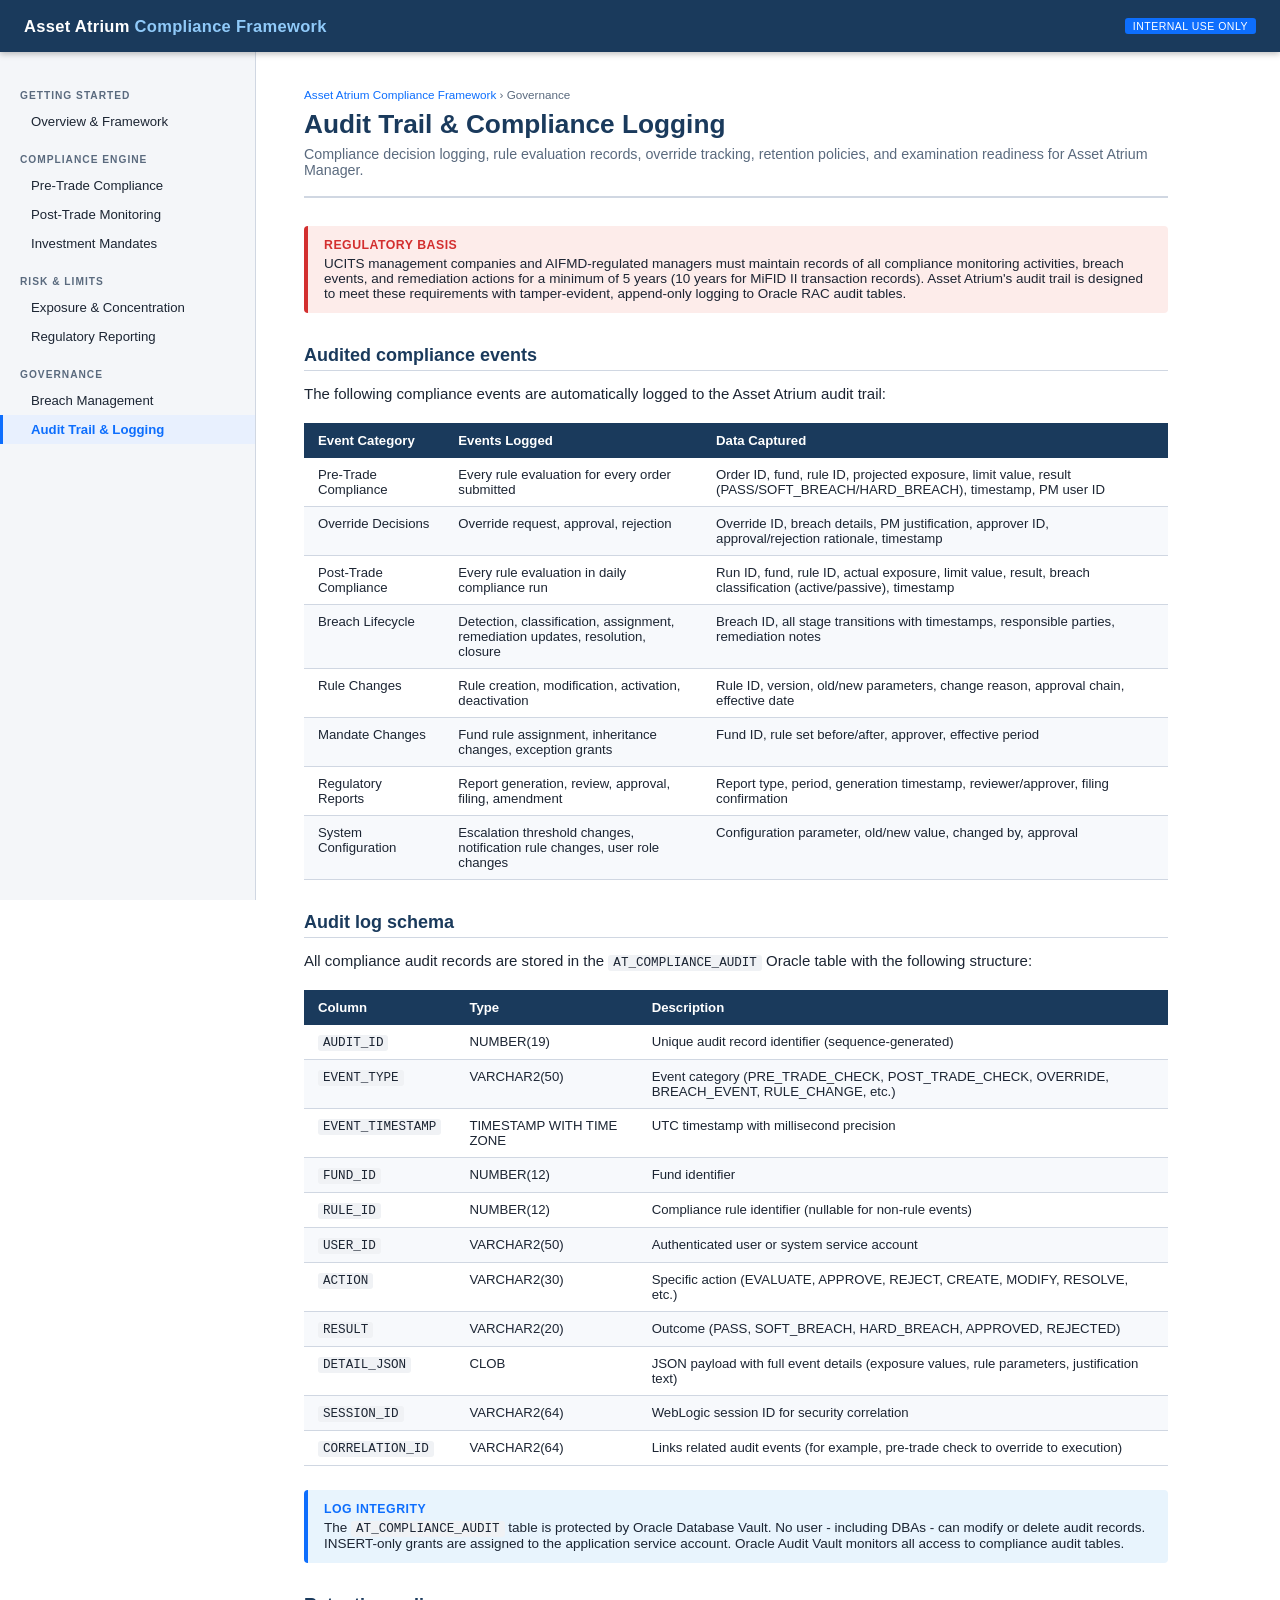
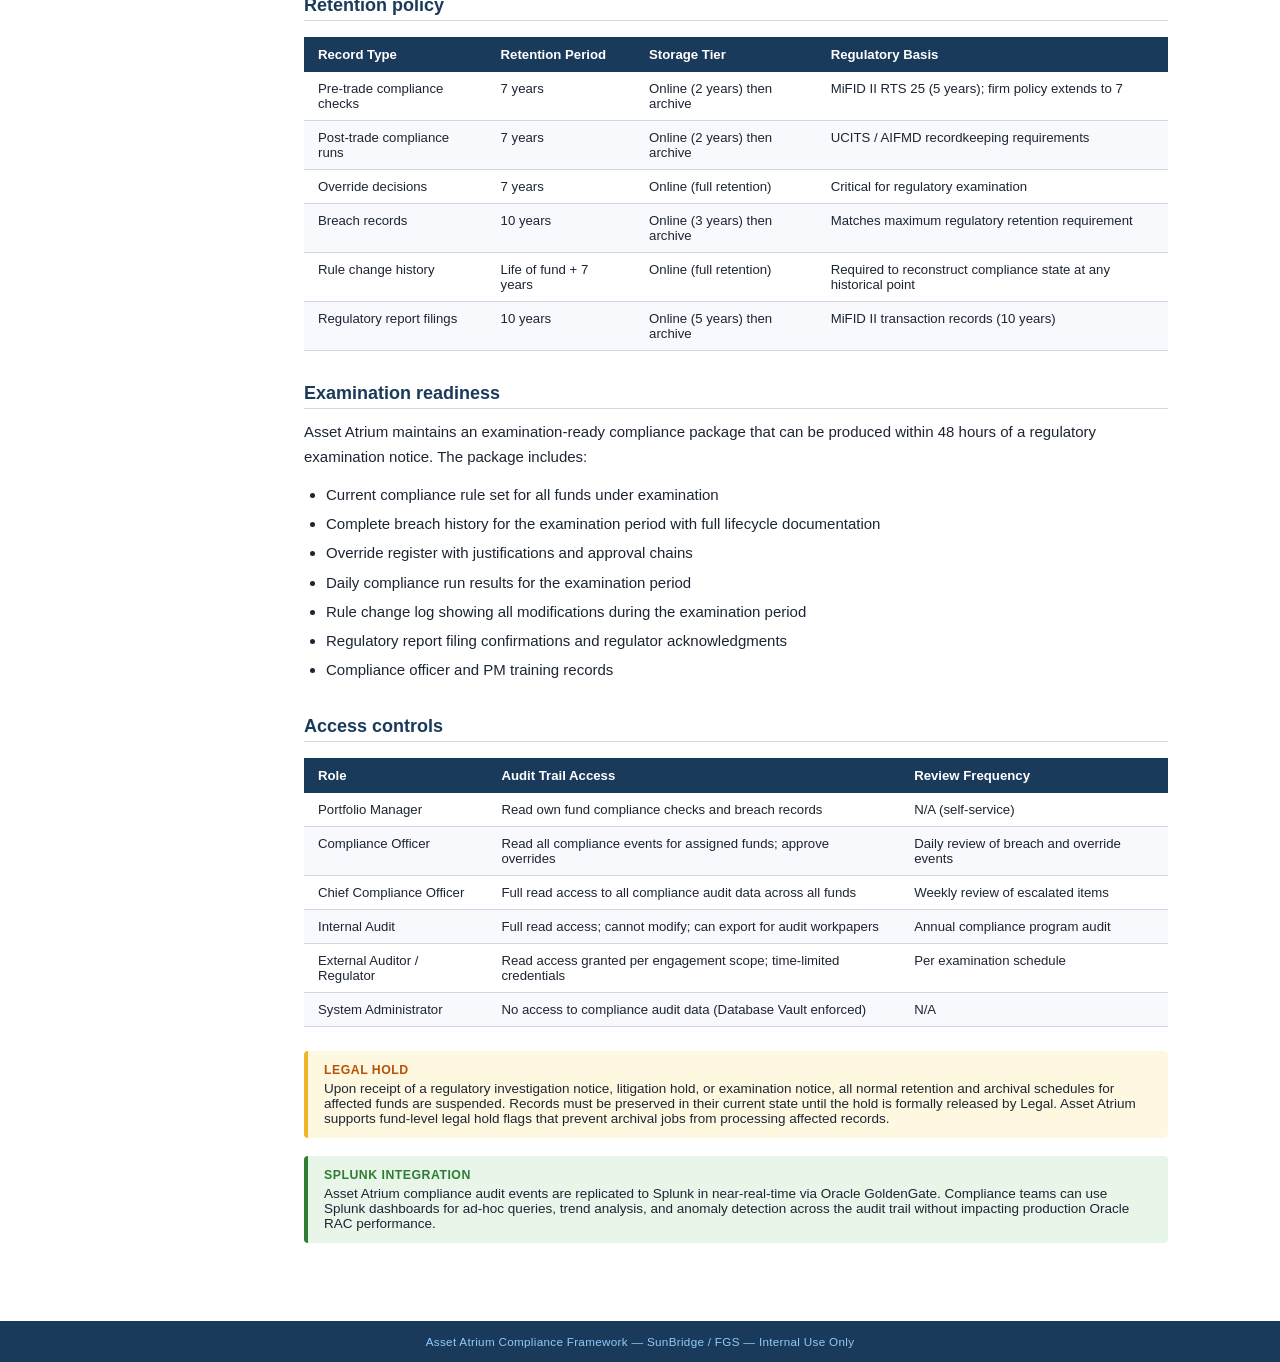
==== commit 94bbe3f1: "Apply MSTP style and rename product to Asset Atrium Compliance Framework Rewrote all pages to follow" ====
--- a/audit.html
+++ b/audit.html
@@ -1,14 +1,14 @@
-<!DOCTYPE html>
+﻿<!DOCTYPE html>
 <html lang="en">
 <head>
 <meta charset="UTF-8" />
 <meta name="viewport" content="width=device-width, initial-scale=1.0" />
-<title>Audit Trail &amp; Logging — Asset Arena Compliance Framework</title>
+<title>Audit Trail &amp; Logging — Asset Atrium Compliance Framework</title>
 <link rel="stylesheet" href="assets/style.css" />
 </head>
 <body>
 <header class="top-banner">
-  <div class="brand">Asset Arena <span>Compliance Framework</span></div>
+  <div class="brand">Asset Atrium <span>Compliance Framework</span></div>
   <span class="badge">Internal Use Only</span>
 </header>
 <div class="layout">
@@ -28,16 +28,16 @@
   </nav>
   <main class="content">
     <div class="page-header">
-      <div class="breadcrumb"><a href="index.html">Asset Arena Compliance Framework</a> &rsaquo; Governance</div>
+      <div class="breadcrumb"><a href="index.html">Asset Atrium Compliance Framework</a> &rsaquo; Governance</div>
       <h1>Audit Trail &amp; Compliance Logging</h1>
-      <div class="subtitle">Compliance decision logging, rule evaluation records, override tracking, retention policies, and examination readiness for Asset Arena Manager.</div>
+      <div class="subtitle">Compliance decision logging, rule evaluation records, override tracking, retention policies, and examination readiness for Asset Atrium Manager.</div>
     </div>
     <div class="admonition imp">
-      <div class="adm-title">Regulatory Basis</div>
-      UCITS management companies and AIFMD-regulated managers must maintain records of all compliance monitoring activities, breach events, and remediation actions for a minimum of 5 years (10 years for MiFID II transaction records). Asset Arena's audit trail is designed to meet these requirements with tamper-evident, append-only logging to Oracle RAC audit tables.
+      <div class="adm-title">Regulatory basis</div>
+      UCITS management companies and AIFMD-regulated managers must maintain records of all compliance monitoring activities, breach events, and remediation actions for a minimum of 5 years (10 years for MiFID II transaction records). Asset Atrium's audit trail is designed to meet these requirements with tamper-evident, append-only logging to Oracle RAC audit tables.
     </div>
-    <h2>Audited Compliance Events</h2>
-    <p>The following compliance events are automatically logged to the Asset Arena audit trail:</p>
+    <h2>Audited compliance events</h2>
+    <p>The following compliance events are automatically logged to the Asset Atrium audit trail:</p>
     <div class="tbl-wrap">
       <table>
         <thead><tr><th>Event Category</th><th>Events Logged</th><th>Data Captured</th></tr></thead>
@@ -53,8 +53,8 @@
         </tbody>
       </table>
     </div>
-    <h2>Audit Log Schema</h2>
-    <p>All compliance audit records are stored in the <code>AA_COMPLIANCE_AUDIT</code> Oracle table with the following structure:</p>
+    <h2>Audit log schema</h2>
+    <p>All compliance audit records are stored in the <code>AT_COMPLIANCE_AUDIT</code> Oracle table with the following structure:</p>
     <div class="tbl-wrap">
       <table>
         <thead><tr><th>Column</th><th>Type</th><th>Description</th></tr></thead>
@@ -69,15 +69,15 @@
           <tr><td><code>RESULT</code></td><td>VARCHAR2(20)</td><td>Outcome (PASS, SOFT_BREACH, HARD_BREACH, APPROVED, REJECTED)</td></tr>
           <tr><td><code>DETAIL_JSON</code></td><td>CLOB</td><td>JSON payload with full event details (exposure values, rule parameters, justification text)</td></tr>
           <tr><td><code>SESSION_ID</code></td><td>VARCHAR2(64)</td><td>WebLogic session ID for security correlation</td></tr>
-          <tr><td><code>CORRELATION_ID</code></td><td>VARCHAR2(64)</td><td>Links related audit events (e.g., pre-trade check to override to execution)</td></tr>
+          <tr><td><code>CORRELATION_ID</code></td><td>VARCHAR2(64)</td><td>Links related audit events (for example, pre-trade check to override to execution)</td></tr>
         </tbody>
       </table>
     </div>
     <div class="admonition note">
-      <div class="adm-title">Log Integrity</div>
-      The <code>AA_COMPLIANCE_AUDIT</code> table is protected by Oracle Database Vault. No user - including DBAs - can modify or delete audit records. INSERT-only grants are assigned to the application service account. Oracle Audit Vault monitors all access to compliance audit tables.
+      <div class="adm-title">Log integrity</div>
+      The <code>AT_COMPLIANCE_AUDIT</code> table is protected by Oracle Database Vault. No user - including DBAs - can modify or delete audit records. INSERT-only grants are assigned to the application service account. Oracle Audit Vault monitors all access to compliance audit tables.
     </div>
-    <h2>Retention Policy</h2>
+    <h2>Retention policy</h2>
     <div class="tbl-wrap">
       <table>
         <thead><tr><th>Record Type</th><th>Retention Period</th><th>Storage Tier</th><th>Regulatory Basis</th></tr></thead>
@@ -91,8 +91,8 @@
         </tbody>
       </table>
     </div>
-    <h2>Examination Readiness</h2>
-    <p>Asset Arena maintains an examination-ready compliance package that can be produced within 48 hours of a regulatory examination notice. The package includes:</p>
+    <h2>Examination readiness</h2>
+    <p>Asset Atrium maintains an examination-ready compliance package that can be produced within 48 hours of a regulatory examination notice. The package includes:</p>
     <ul>
       <li>Current compliance rule set for all funds under examination</li>
       <li>Complete breach history for the examination period with full lifecycle documentation</li>
@@ -102,7 +102,7 @@
       <li>Regulatory report filing confirmations and regulator acknowledgments</li>
       <li>Compliance officer and PM training records</li>
     </ul>
-    <h2>Access Controls</h2>
+    <h2>Access controls</h2>
     <div class="tbl-wrap">
       <table>
         <thead><tr><th>Role</th><th>Audit Trail Access</th><th>Review Frequency</th></tr></thead>
@@ -117,15 +117,15 @@
       </table>
     </div>
     <div class="admonition warn">
-      <div class="adm-title">Legal Hold</div>
-      Upon receipt of a regulatory investigation notice, litigation hold, or examination notice, all normal retention and archival schedules for affected funds are suspended. Records must be preserved in their current state until the hold is formally released by Legal. Asset Arena supports fund-level legal hold flags that prevent archival jobs from processing affected records.
+      <div class="adm-title">Legal hold</div>
+      Upon receipt of a regulatory investigation notice, litigation hold, or examination notice, all normal retention and archival schedules for affected funds are suspended. Records must be preserved in their current state until the hold is formally released by Legal. Asset Atrium supports fund-level legal hold flags that prevent archival jobs from processing affected records.
     </div>
     <div class="admonition tip">
-      <div class="adm-title">Splunk Integration</div>
-      Asset Arena compliance audit events are replicated to Splunk in near-real-time via Oracle GoldenGate. Compliance teams can use Splunk dashboards for ad-hoc queries, trend analysis, and anomaly detection across the audit trail without impacting production Oracle RAC performance.
+      <div class="adm-title">Splunk integration</div>
+      Asset Atrium compliance audit events are replicated to Splunk in near-real-time via Oracle GoldenGate. Compliance teams can use Splunk dashboards for ad-hoc queries, trend analysis, and anomaly detection across the audit trail without impacting production Oracle RAC performance.
     </div>
   </main>
 </div>
-<footer>Asset Arena Compliance Framework &mdash; SunGard / FIS &mdash; Internal Use Only</footer>
+<footer>Asset Atrium Compliance Framework &mdash; SunBridge / FGS &mdash; Internal Use Only</footer>
 </body>
 </html>
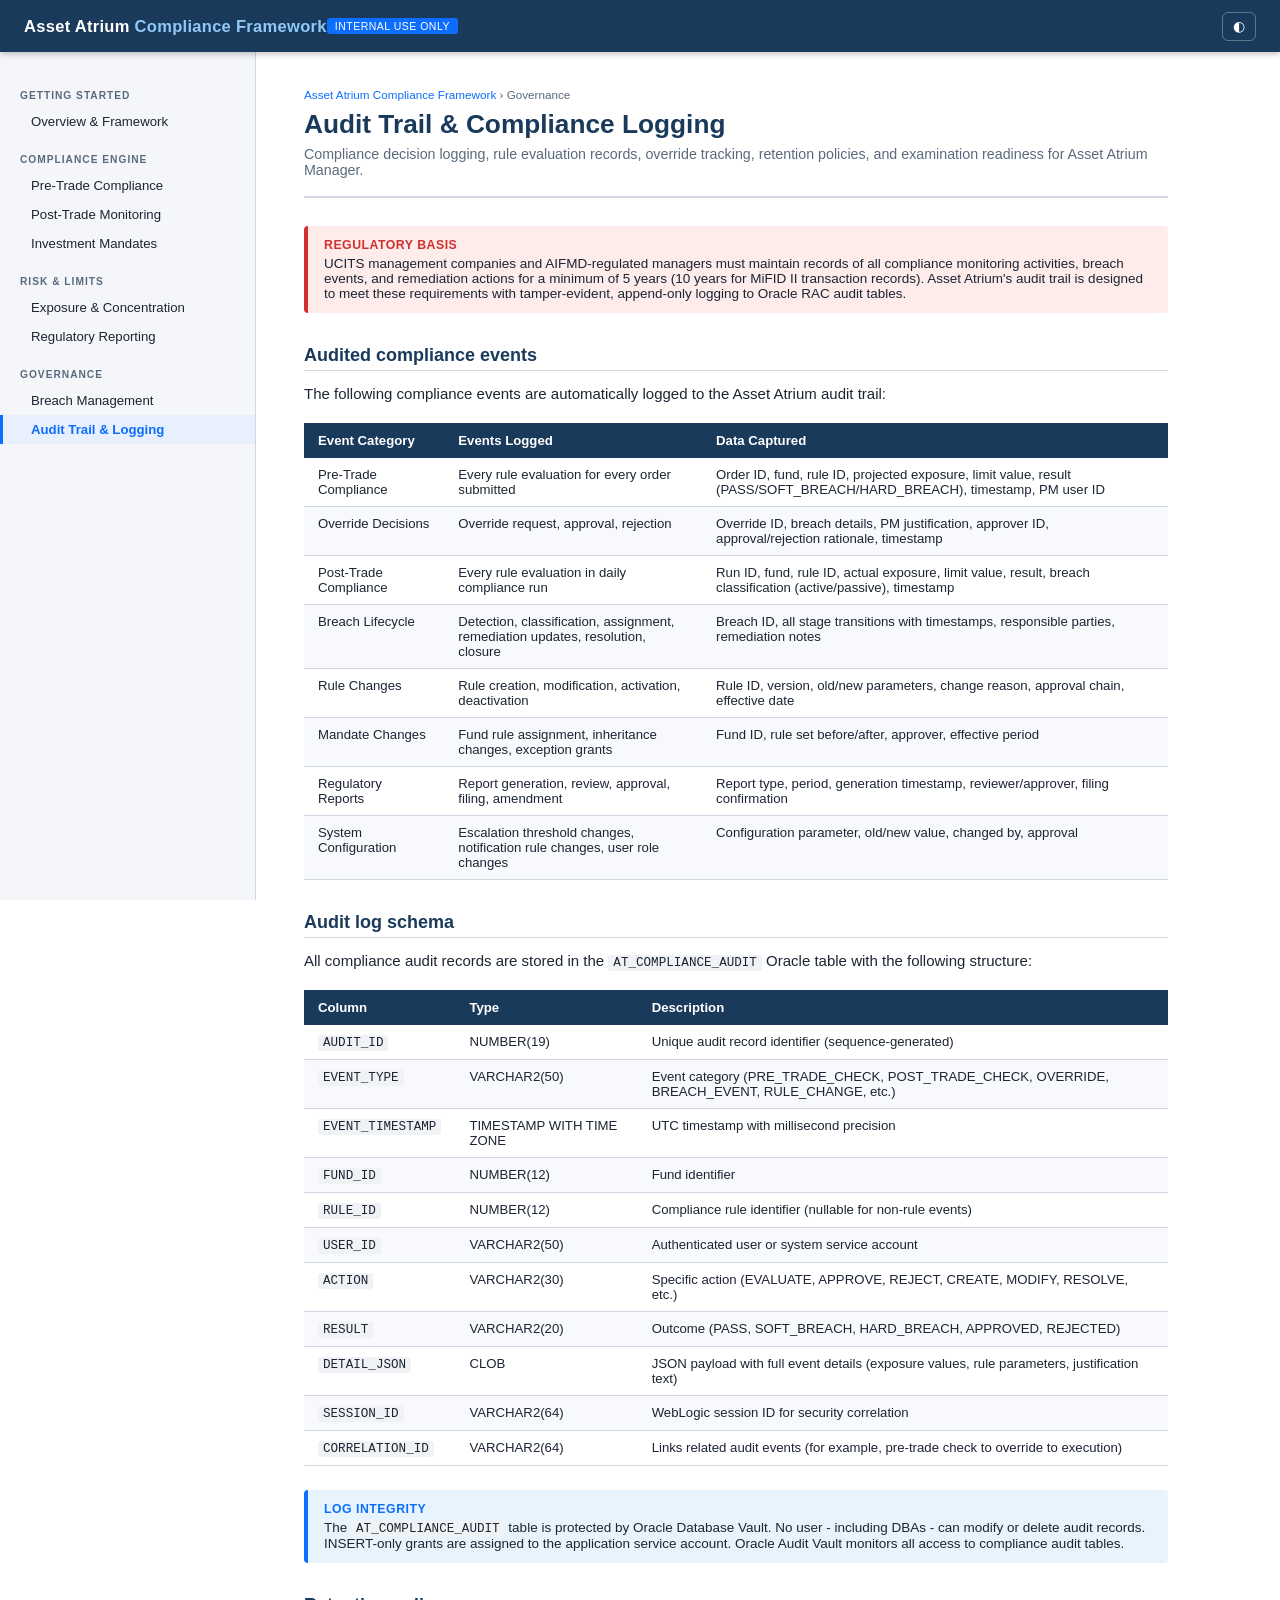
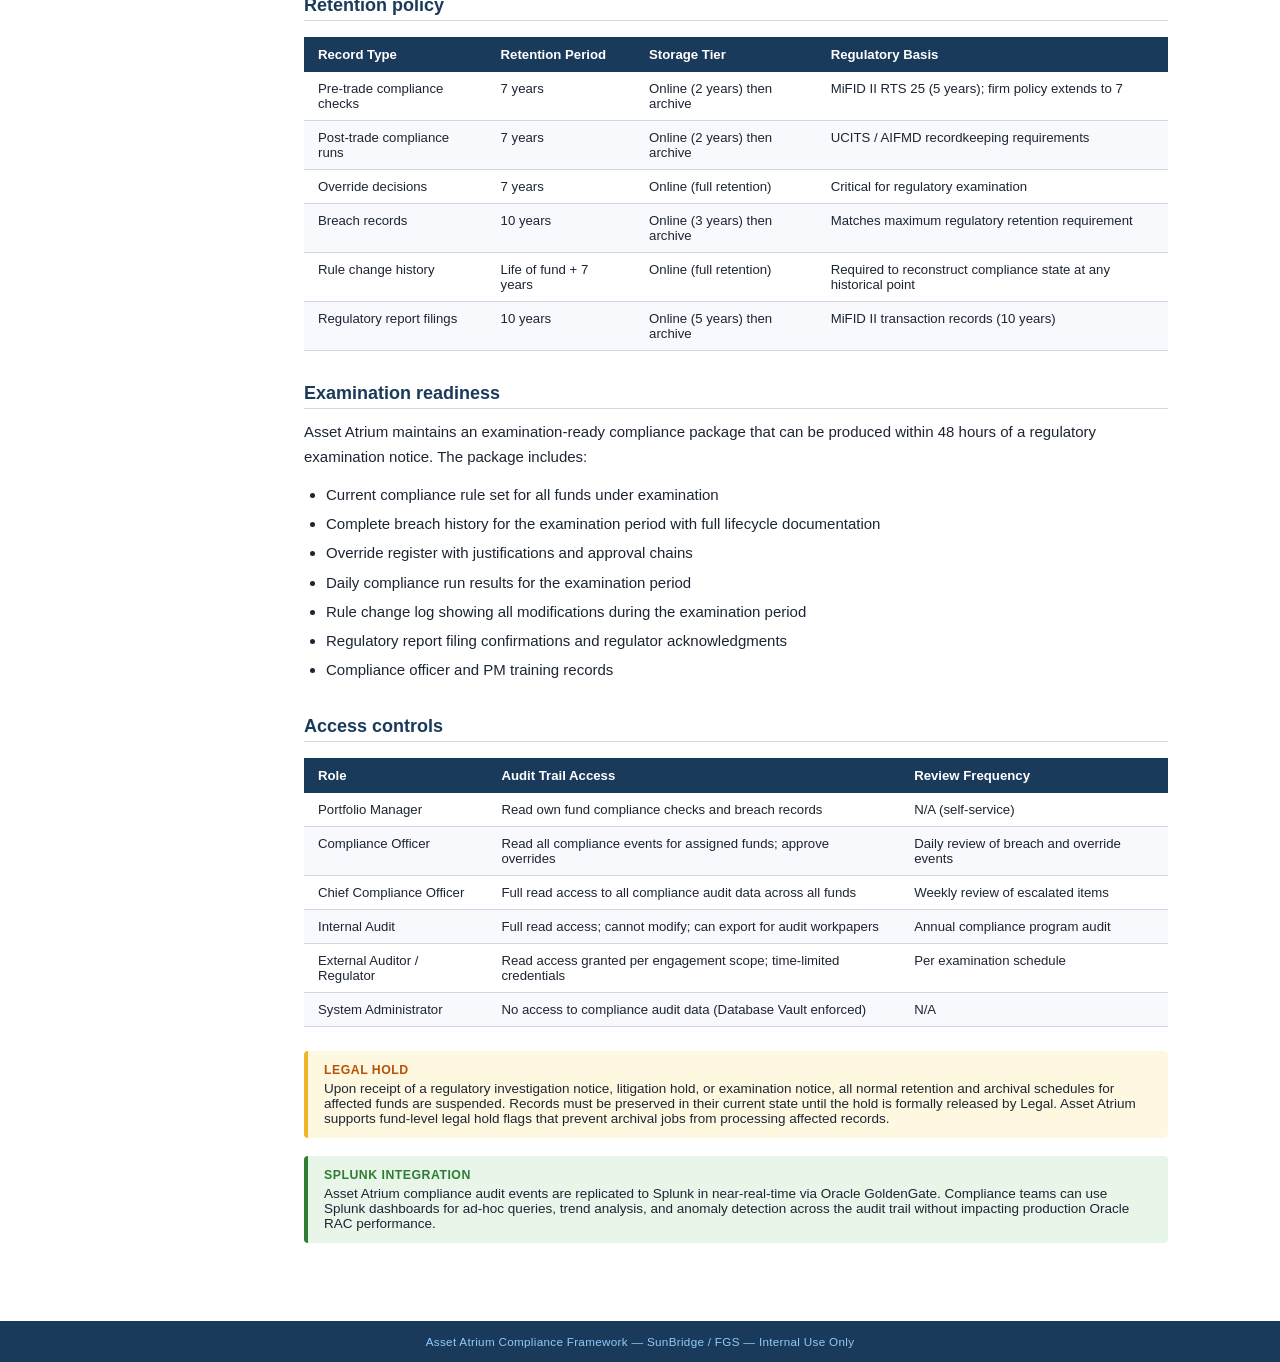
==== commit f3ed1476: "Add dark/light mode toggle and update README with status - Add dark theme CSS variables ([data-theme" ====
--- a/audit.html
+++ b/audit.html
@@ -5,11 +5,13 @@
 <meta name="viewport" content="width=device-width, initial-scale=1.0" />
 <title>Audit Trail &amp; Logging — Asset Atrium Compliance Framework</title>
 <link rel="stylesheet" href="assets/style.css" />
+<script>(function(){var t=localStorage.getItem("crh-theme");if(t)document.documentElement.setAttribute("data-theme",t);else if(window.matchMedia("(prefers-color-scheme:dark)").matches)document.documentElement.setAttribute("data-theme","dark");else document.documentElement.setAttribute("data-theme","light");})()</script>
 </head>
 <body>
 <header class="top-banner">
   <div class="brand">Asset Atrium <span>Compliance Framework</span></div>
   <span class="badge">Internal Use Only</span>
+  <button class="theme-toggle" id="theme-toggle" aria-label="Toggle theme">◐</button>
 </header>
 <div class="layout">
   <nav class="sidebar">
@@ -127,5 +129,6 @@
   </main>
 </div>
 <footer>Asset Atrium Compliance Framework &mdash; SunBridge / FGS &mdash; Internal Use Only</footer>
+<script>(function(){var btn=document.getElementById("theme-toggle");if(!btn)return;function upd(){btn.textContent=document.documentElement.getAttribute("data-theme")==="dark"?"☀":"◐";}upd();btn.addEventListener("click",function(){var n=document.documentElement.getAttribute("data-theme")==="dark"?"light":"dark";document.documentElement.setAttribute("data-theme",n);localStorage.setItem("crh-theme",n);upd();});})()</script>
 </body>
 </html>
--- a/assets/style.css
+++ b/assets/style.css
@@ -25,15 +25,46 @@
   --mono:       'Consolas', 'Courier New', monospace;
 }
 
+/* ── Dark Theme ── */
+[data-theme="dark"] {
+  --primary:    #90caf9;
+  --accent:     #58a6ff;
+  --accent-lt:  rgba(88,166,255,0.12);
+  --sidebar-bg: #161b22;
+  --border:     #30363d;
+  --text:       #e6edf3;
+  --muted:      #8b949e;
+  --warn-bg:    rgba(240,180,41,0.12);
+  --warn-bd:    #f0b429;
+  --note-bg:    rgba(88,166,255,0.1);
+  --note-bd:    #58a6ff;
+  --imp-bg:     rgba(211,47,47,0.12);
+  --imp-bd:     #f85149;
+  --tip-bg:     rgba(46,125,50,0.12);
+  --tip-bd:     #3fb950;
+  --body-bg:    #0d1117;
+  --table-even: #161b22;
+  --table-hover: rgba(88,166,255,0.08);
+  --code-inline-bg: #2d333b;
+}
+
+:root {
+  --body-bg: #fff;
+  --table-even: #f7f9fc;
+  --table-hover: var(--accent-lt);
+  --code-inline-bg: #f0f2f5;
+}
+
 html { font-size: 15px; scroll-behavior: smooth; }
 
 body {
   font-family: var(--font);
   color: var(--text);
-  background: #fff;
+  background: var(--body-bg);
   display: flex;
   flex-direction: column;
   min-height: 100vh;
+  transition: background 0.2s, color 0.2s;
 }
 
 /* ── Top Banner ── */
@@ -93,7 +124,7 @@
   border-left: 3px solid transparent;
   transition: background .15s, border-color .15s;
 }
-nav.sidebar a:hover { background: #e2e8f2; border-left-color: var(--accent); }
+nav.sidebar a:hover { background: var(--accent-lt); border-left-color: var(--accent); }
 nav.sidebar a.active { background: var(--accent-lt); border-left-color: var(--accent); color: var(--accent); font-weight: 600; }
 
 /* ── Main Content ── */
@@ -125,7 +156,7 @@
 p { line-height: 1.7; margin-bottom: 12px; }
 ul, ol { margin: 8px 0 14px 22px; line-height: 1.75; }
 li { margin-bottom: 3px; }
-code { font-family: var(--mono); font-size: .84rem; background: #f0f2f5; padding: 1px 5px; border-radius: 3px; }
+code { font-family: var(--mono); font-size: .84rem; background: var(--code-inline-bg); padding: 1px 5px; border-radius: 3px; }
 pre { background: #1e2a3a; color: #e2e8f0; padding: 16px; border-radius: 6px; overflow-x: auto; font-size: .83rem; margin: 14px 0; }
 
 /* ── Tables ── */
@@ -133,8 +164,8 @@
 table { width: 100%; border-collapse: collapse; font-size: .88rem; }
 thead tr { background: var(--primary); color: #fff; }
 thead th { padding: 10px 14px; text-align: left; font-weight: 600; white-space: nowrap; }
-tbody tr:nth-child(even) { background: #f7f9fc; }
-tbody tr:hover { background: var(--accent-lt); }
+tbody tr:nth-child(even) { background: var(--table-even); }
+tbody tr:hover { background: var(--table-hover); }
 tbody td { padding: 9px 14px; border-bottom: 1px solid var(--border); vertical-align: top; }
 
 /* ── Admonitions ── */
@@ -189,6 +220,21 @@
 .tag-fed   { background: #1a3a5c; color: #fff; }
 .tag-state { background: #5a6a7e; color: #fff; }
 
+/* ── Theme Toggle ── */
+.theme-toggle {
+  background: none;
+  border: 1px solid rgba(255,255,255,0.3);
+  color: #fff;
+  cursor: pointer;
+  border-radius: 6px;
+  padding: 3px 10px;
+  font-size: 14px;
+  line-height: 1.5;
+  transition: background 0.2s;
+  margin-left: auto;
+}
+.theme-toggle:hover { background: rgba(255,255,255,0.15); }
+
 /* ── Footer ── */
 footer {
   background: var(--primary);
